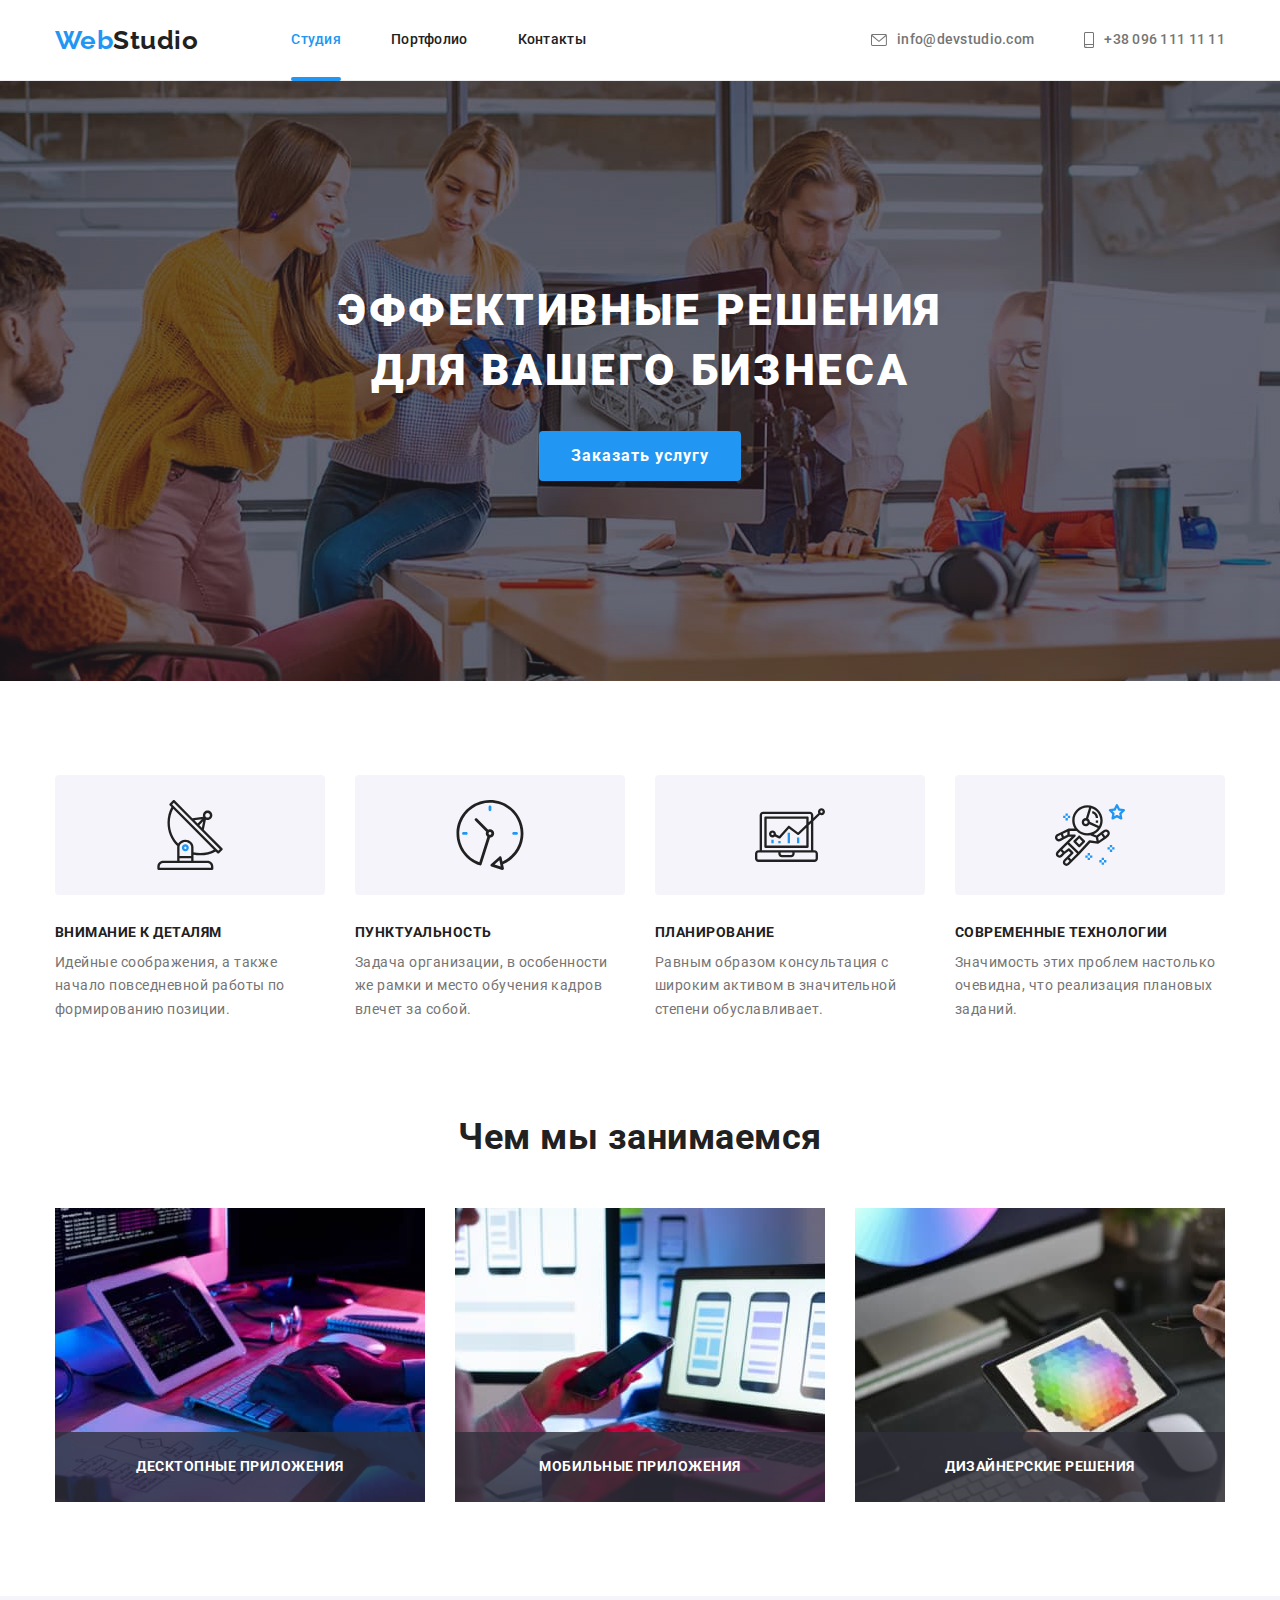
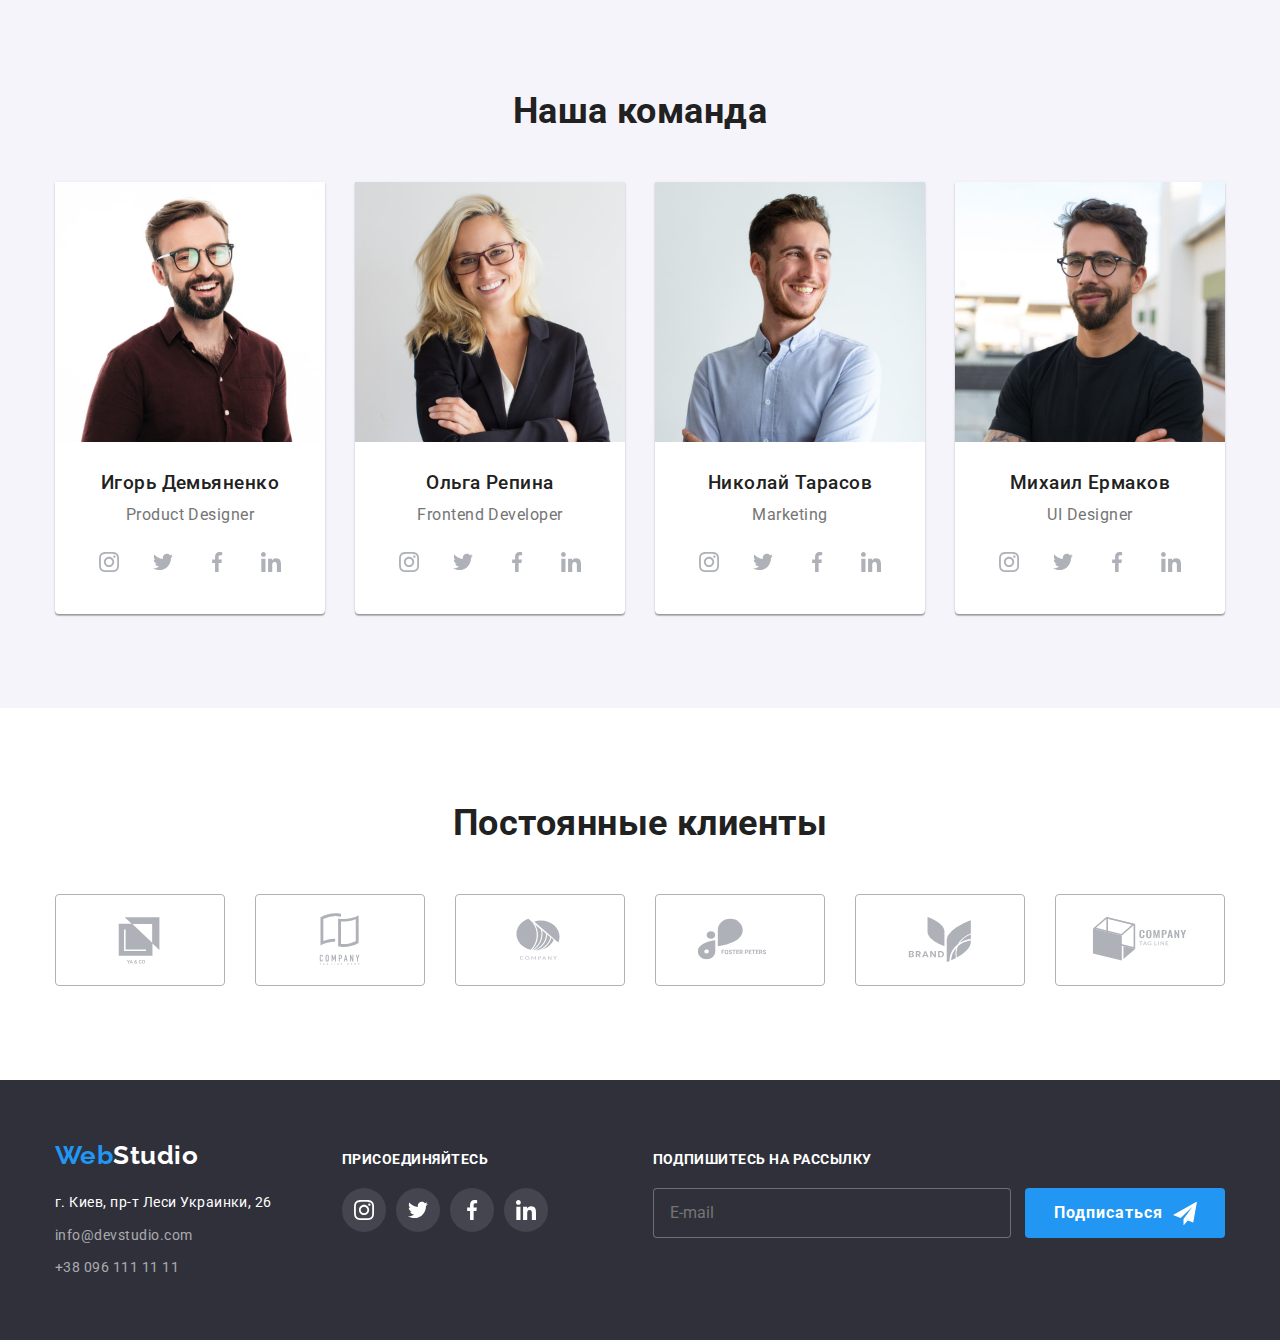
==== index.html @ cfb2c423 "1" ====
<!DOCTYPE html>
<html lang="ru">
  <head>
    <meta charset="UTF-8" />
    <meta http-equiv="X-UA-Compatible" content="IE=edge" />
    <meta name="viewport" content="width=device-width, initial-scale=1.0" />
    <title>Студия</title>
    <link href="https://fonts.googleapis.com/css2?family=Raleway:wght@700&family=Roboto:wght@400;500;700;900&display=swap" rel="stylesheet" />
    <link rel="stylesheet" href="https://cdnjs.cloudflare.com/ajax/libs/modern-normalize/1.1.0/modern-normalize.min.css" />
    <link rel="stylesheet" href="./css/styles.css" />
  </head>
  <body class="page">
    <!-- Шапка сайта -->
    <header class="header">
      <div class="page-header container">
        <nav class="site-nav">
          <a href="./index.html" class="logo">Web<span class="studio-black">Studio</span></a>
          <ul class="site-nav list">
            <li class="item"><a class="link-header current" href="./index.html">Студия</a></li>
            <li class="item"><a class="link-header" href="./portfolio.html">Портфолио</a></li>
            <li class="item"><a class="link-header" href="">Контакты</a></li>
          </ul>
        </nav>
        <ul class="contacts">
          <li class="item">
            <a class="link-header" href="mailto:info@devstudio.com">
              <svg width="16" height="12" class="contacts-icon">
                <use href="./images/icons.svg#envelope"></use>
              </svg>
              info@devstudio.com
            </a>
          </li>
          <li class="item">
            <a class="link-header" href="tel:+380961111111">
              <svg width="10" height="16" class="contacts-icon">
                <use href="./images/icons.svg#smartphone"></use>
              </svg>
              +38 096 111 11 11
            </a>
          </li>
        </ul>
      </div>
    </header>

    <!-- Основная часть -->
    <main>
      <!--Герой-->
      <section class="hero">
        <div class="container">
          <h1 class="hero-title">Эффективные решения<br />для вашего бизнеса</h1>
          <button class="primary" type="button" data-modal-open>Заказать услугу</button>
        </div>
      </section>

      <!--Преимущества-->
      <section class="section">
        <div class="container">
          <h2 class="section-title visually-hidden">Наши преимущества</h2>
          <ul class="features list">
            <li class="features-item">
              <div class="features-icon">
                <svg class="icon">
                  <use href="./images/icons.svg#antenna"></use>
                </svg>
              </div>
              <h3 class="features-title">Внимание к деталям</h3>
              <p class="features-text">Идейные соображения, а также начало повседневной работы по формированию позиции.</p>
            </li>
            <li class="features-item">
              <div class="features-icon">
                <svg class="icon">
                  <use href="./images/icons.svg#clock"></use>
                </svg>
              </div>
              <h3 class="features-title">Пунктуальность</h3>
              <p class="features-text">Задача организации, в особенности же рамки и место обучения кадров влечет за собой.</p>
            </li>
            <li class="features-item">
              <div class="features-icon">
                <svg class="icon">
                  <use href="./images/icons.svg#diagram"></use>
                </svg>
              </div>
              <h3 class="features-title">Планирование</h3>
              <p class="features-text">Равным образом консультация с широким активом в значительной степени обуславливает.</p>
            </li>
            <li class="features-item">
              <div class="features-icon">
                <svg class="icon">
                  <use href="./images/icons.svg#astronaut"></use>
                </svg>
              </div>
              <h3 class="features-title">Современные технологии</h3>
              <p class="features-text">Значимость этих проблем настолько очевидна, что реализация плановых заданий.</p>
            </li>
          </ul>
        </div>
      </section>

      <!--Чем мы занимаемся-->
      <section class="section no-padding">
        <div class="container">
          <h2 class="section-title">Чем мы занимаемся</h2>
          <ul class="description list">
            <li class="item">
              <img src="./images/box1.jpg" alt="крупный план програмиста, работающего за своим столом в офисе" width="370" />
              <h3 class="description-title">Десктопные приложения</h3>
            </li>
            <li class="item">
              <img src="./images/box2.jpg" alt="веб дизайнер работает над интерфейсом приложения для смартфона" width="370" />
              <h3 class="description-title">Мобильные приложения</h3>
            </li>
            <li class="item">
              <img src="./images/box3.jpg" alt="веб дизайнер работает с цветовой палитрой на планшете" width="370" />
              <h3 class="description-title">Дизайнерские решения</h3>
            </li>
          </ul>
        </div>
      </section>

      <!--Команда-->
      <section class="section team">
        <div class="container">
          <h2 class="section-title">Наша команда</h2>
          <ul class="team">
            <li class="team-card">
              <img src="./images/demjanenko.jpg" alt="Игорь Демьяненко" width="270" />
              <div class="team-caption">
                <h3 class="team-name">Игорь Демьяненко</h3>
                <p class="team-position">Product Designer</p>
                <ul class="social">
                  <li class="social-item">
                    <a href="#" class="social-link">
                      <svg width="20" height="20" class="social-icon">
                        <use href="./images/icons.svg#instagram"></use>
                      </svg>
                    </a>
                  </li>
                  <li class="social-item">
                    <a href="#" class="social-link">
                      <svg width="20" height="20" class="social-icon">
                        <use href="./images/icons.svg#twitter"></use>
                      </svg>
                    </a>
                  </li>
                  <li class="social-item">
                    <a href="#" class="social-link">
                      <svg width="20" height="20" class="social-icon">
                        <use href="./images/icons.svg#facebook"></use>
                      </svg>
                    </a>
                  </li>
                  <li class="social-item">
                    <a href="#" class="social-link">
                      <svg width="20" height="20" class="social-icon">
                        <use href="./images/icons.svg#linkedin"></use>
                      </svg>
                    </a>
                  </li>
                </ul>
              </div>
            </li>
            <li class="team-card">
              <img src="./images/repina.jpg" alt="Ольга Репина" width="270" />
              <div class="team-caption">
                <h3 class="team-name">Ольга Репина</h3>
                <p class="team-position">Frontend Developer</p>
                <ul class="social">
                  <li class="social-item">
                    <a href="#" class="social-link">
                      <svg width="20" height="20" class="social-icon">
                        <use href="./images/icons.svg#instagram"></use>
                      </svg>
                    </a>
                  </li>
                  <li class="social-item">
                    <a href="#" class="social-link">
                      <svg width="20" height="20" class="social-icon">
                        <use href="./images/icons.svg#twitter"></use>
                      </svg>
                    </a>
                  </li>
                  <li class="social-item">
                    <a href="#" class="social-link">
                      <svg width="20" height="20" class="social-icon">
                        <use href="./images/icons.svg#facebook"></use>
                      </svg>
                    </a>
                  </li>
                  <li class="social-item">
                    <a href="#" class="social-link">
                      <svg width="20" height="20" class="social-icon">
                        <use href="./images/icons.svg#linkedin"></use>
                      </svg>
                    </a>
                  </li>
                </ul>
              </div>
            </li>
            <li class="team-card">
              <img src="./images/tarasov.jpg" alt="Николай Тарасов" width="270" />
              <div class="team-caption">
                <h3 class="team-name">Николай Тарасов</h3>
                <p class="team-position">Marketing</p>
                <ul class="social">
                  <li class="social-item">
                    <a href="#" class="social-link">
                      <svg width="20" height="20" class="social-icon">
                        <use href="./images/icons.svg#instagram"></use>
                      </svg>
                    </a>
                  </li>
                  <li class="social-item">
                    <a href="#" class="social-link">
                      <svg width="20" height="20" class="social-icon">
                        <use href="./images/icons.svg#twitter"></use>
                      </svg>
                    </a>
                  </li>
                  <li class="social-item">
                    <a href="#" class="social-link">
                      <svg width="20" height="20" class="social-icon">
                        <use href="./images/icons.svg#facebook"></use>
                      </svg>
                    </a>
                  </li>
                  <li class="social-item">
                    <a href="#" class="social-link">
                      <svg width="20" height="20" class="social-icon">
                        <use href="./images/icons.svg#linkedin"></use>
                      </svg>
                    </a>
                  </li>
                </ul>
              </div>
            </li>
            <li class="team-card">
              <img src="./images/ermakov.jpg" alt="Михаил Ермаков" width="270" />
              <div class="team-caption">
                <h3 class="team-name">Михаил Ермаков</h3>
                <p class="team-position">UI Designer</p>
                <ul class="social">
                  <li class="social-item">
                    <a href="#" class="social-link">
                      <svg width="20" height="20" class="social-icon">
                        <use href="./images/icons.svg#instagram"></use>
                      </svg>
                    </a>
                  </li>
                  <li class="social-item">
                    <a href="#" class="social-link">
                      <svg width="20" height="20" class="social-icon">
                        <use href="./images/icons.svg#twitter"></use>
                      </svg>
                    </a>
                  </li>
                  <li class="social-item">
                    <a href="#" class="social-link">
                      <svg width="20" height="20" class="social-icon">
                        <use href="./images/icons.svg#facebook"></use>
                      </svg>
                    </a>
                  </li>
                  <li class="social-item">
                    <a href="#" class="social-link">
                      <svg width="20" height="20" class="social-icon">
                        <use href="./images/icons.svg#linkedin"></use>
                      </svg>
                    </a>
                  </li>
                </ul>
              </div>
            </li>
          </ul>
        </div>
      </section>
    </main>

    <!-- Постоянные клиенты -->
    <section class="section">
      <div class="container">
        <h2 class="section-title">Постоянные клиенты</h2>
        <ul class="customers-list">
          <li class="item">
            <a href="#" class="customer-link">
              <svg width="106" height="60" class="customer-logo">
                <use href="./images/icons.svg#logo1"></use>
              </svg>
            </a>
          </li>
          <li class="item">
            <a href="#" class="customer-link">
              <svg width="106" height="60" class="customer-logo">
                <use href="./images/icons.svg#logo2"></use>
              </svg>
            </a>
          </li>
          <li class="item">
            <a href="#" class="customer-link">
              <svg width="106" height="60" class="customer-logo">
                <use href="./images/icons.svg#logo3"></use>
              </svg>
            </a>
          </li>
          <li class="item">
            <a href="#" class="customer-link">
              <svg width="106" height="60" class="customer-logo">
                <use href="./images/icons.svg#logo4"></use>
              </svg>
            </a>
          </li>
          <li class="item">
            <a href="#" class="customer-link">
              <svg width="106" height="60" class="customer-logo">
                <use href="./images/icons.svg#logo5"></use>
              </svg>
            </a>
          </li>
          <li class="item">
            <a href="#" class="customer-link">
              <svg width="106" height="60" class="customer-logo">
                <use href="./images/icons.svg#logo6"></use>
              </svg>
            </a>
          </li>
        </ul>
      </div>
    </section>

    <!-- Подвал -->
    <footer class="footer">
      <div class="container_footer">
        <address>
          <a href="./index.html" class="logo">Web<span class="studio-white">Studio</span></a>
          <ul class="footer-list">
            <li class="item"><a class="link map" href="https://goo.gl/maps/9KBQKtj4yiWqNJr88" target="_blank" rel="noopener noreferrer">г. Киев, пр-т Леси Украинки, 26</a></li>
            <li class="item"><a class="link" href="mailto:info@devstudio.com">info@devstudio.com</a></li>
            <li class="item"><a class="link" href="tel:+380961111111">+38 096 111 11 11</a></li>
          </ul>
        </address>
        <div class="footer-social">
          <h3 class="social-title">Присоединяйтесь</h3>
          <ul class="social">
            <li class="footer-item">
              <a href="#" class="footer-link">
                <svg width="20" height="20" class="footer-icon">
                  <use href="./images/icons.svg#instagram"></use>
                </svg>
              </a>
            </li>
            <li class="footer-item">
              <a href="#" class="footer-link">
                <svg width="20" height="20" class="footer-icon">
                  <use href="./images/icons.svg#twitter"></use>
                </svg>
              </a>
            </li>
            <li class="footer-item">
              <a href="#" class="footer-link">
                <svg width="20" height="20" class="footer-icon">
                  <use href="./images/icons.svg#facebook"></use>
                </svg>
              </a>
            </li>
            <li class="footer-item">
              <a href="#" class="footer-link">
                <svg width="20" height="20" class="footer-icon">
                  <use href="./images/icons.svg#linkedin"></use>
                </svg>
              </a>
            </li>
          </ul>
        </div>
        <div class="footer-subscription">
          <h3 class="subscription-title">Подпишитесь на рассылку</h3>
          <form action="subscription">
            <label class="subscription-label">
              <input class="subscription-input" type="email" name="email" placeholder="E-mail" />
              <button class="primary subscription-submit" type="submit">
                Подписаться
                <svg width="24" height="24" class="send-icon">
                  <use href="./images/icons.svg#send"></use>
                </svg>
              </button>
            </label>
          </form>
        </div>
      </div>
    </footer>

    <!-- Модальное окно  -->
    <div class="backdrop is-hidden" data-modal>
      <div class="modal">
        <button class="modal-close pointer" data-modal-close>
          <svg class="icon-close" width="18" height="18">
            <use href="./images/icons.svg#close"></use>
          </svg>
        </button>

        <h3 class="modal-title">Оставьте свои данные, мы вам перезвоним</h3>
        <form class="form" action="form-mod">
          <label class="form-label">
            Имя
            <input class="form-input" type="text" name="name" autofocus required minlength="3" />
            <span class="modal-icon">
              <svg width="18" height="18">
                <use href="./images/icons.svg#person"></use>
              </svg>
            </span>
          </label>

          <label class="form-label">
            Телефон
            <input class="form-input" type="tel" name="phone_number" />
            <span class="modal-icon">
              <svg width="18" height="18">
                <use href="./images/icons.svg#phone"></use>
              </svg>
            </span>
          </label>

          <label class="form-label">
            Почта
            <input class="form-input" type="email" name="mail" required />
            <span class="modal-icon">
              <svg width="18" height="18">
                <use href="./images/icons.svg#email"></use>
              </svg>
            </span>
          </label>

          <label class="form-label">
            Комментарий
            <textarea class="textarea" name="comment" placeholder="Введите текст"></textarea>
          </label>

          <label class="label-policy">
            <input class="checkbox visually-hidden" type="checkbox" name="policy" />
            Соглашаюсь с рассылкой и принимаю
            <a class="contract" href="#">Условия договора</a>
            <span class="icon-chek"></span>
          </label>

          <button class="primary button-modal" type="submit">Отправить</button>
        </form>
      </div>
    </div>

    <!-- Script -->
    <script src="./js/modal.js"></script>
  </body>
</html>
---- css/styles.css ----
:root {
  --primary-text-color: #757575;
  --title-text-color: #212121;
  --secondary-text-color: #ffffff;
  --accent-color: #2196f3;
  --button-accent-color: #188ce8;
  --overlay-bg-color: rgba(33, 150, 243, 0.9);
  --primary-bg-color: #ffffff;
  --secondary-bg-color: #f5f4fa;
  --hero-bg-color: #2f303a;
  --footer-contacts-color: rgba(255, 255, 255, 0.6);
  --footer-link-color: rgba(255, 255, 255, 0.1);
  --header-border-color: #ececec;
  --card-border-color: #eeeeee;
  --social-links-color: #afb1b8;
}

body {
  background-color: var(--primary-bg-color);
  color: var(--primary-text-color);
  font-family: Roboto, sans-serif;
  letter-spacing: 0.03em;
}

.container,
.container_footer {
  margin-left: auto;
  margin-right: auto;
  width: 1200px;
  padding-left: 15px;
  padding-right: 15px;
}

ul {
  list-style: none;
  padding: 0;
  margin: 0;
}

h1,
h2,
h3,
p {
  margin: 0;
}

.header {
  border-bottom: 1px solid var(--header-border-color);
}

.page-header {
  display: flex;
  align-items: center;
}

/* Logo */

.logo {
  display: block;
  color: var(--accent-color);
  font-family: Raleway, sans-serif;
  font-weight: 700;
  font-style: normal;
  font-size: 26px;
  line-height: 1.19;
  text-decoration: none;
}

.studio-black,
.team-name {
  color: var(--title-text-color);
}

.studio-white {
  color: var(--secondary-text-color);
}

/* Site-nav */

.site-nav {
  display: flex;
  align-items: center;
  margin-right: auto;
}

.site-nav.list {
  margin-left: 93px;
}

.site-nav .item:not(:last-child) {
  margin-right: 50px;
}

.site-nav .link-header {
  padding: 32px 0 32px 0;

  color: var(--title-text-color);
}

.link-header {
  position: relative;

  display: block;
  font-weight: 500;
  font-size: 14px;
  line-height: 1.14;
  letter-spacing: 0.02em;
  text-decoration: none;

  transition: color 250ms cubic-bezier(0.4, 0, 0.2, 1);
}

.link-header.current::after {
  content: "";

  position: absolute;
  left: 0;
  bottom: -1px;

  width: 100%;
  height: 4px;
  border-radius: 2px;
  background-color: var(--accent-color);
}

.contacts {
  display: flex;
}

.contacts .item:not(:last-child) {
  margin-right: 50px;
}

.contacts .link-header {
  display: flex;
  align-items: center;
  color: var(--primary-text-color);
  fill: var(--primary-text-color);
}

.contacts-icon {
  margin-right: 10px;
}

.link-header:hover,
.link-header:focus,
.link-header.current {
  color: var(--accent-color);
  fill: var(--accent-color);
}

/* Hero */

.hero {
  padding-top: 200px;
  padding-bottom: 200px;

  text-align: center;
  max-width: 1600px;
  margin-left: auto;
  margin-right: auto;
  background-image: linear-gradient(to right, rgba(47, 48, 58, 0.4), rgba(47, 48, 58, 0.4)), url(../images/bg.jpg);
  background-size: cover;
  background-repeat: no-repeat;
  background-position: center;
  background-color: var(--hero-bg-color);
}

.hero-title {
  margin-top: 0;
  margin-bottom: 30px;

  color: var(--secondary-text-color);
  font-weight: 900;
  font-size: 44px;
  line-height: 1.36;
  letter-spacing: 0.06em;
  text-transform: uppercase;
}

.primary {
  border-radius: 4px;
  padding: 10px 32px;
  min-width: 200px;
  border: 0px solid transparent;

  background-color: var(--accent-color);
  color: var(--secondary-text-color);
  font-family: inherit;
  font-weight: 700;
  font-size: 16px;
  line-height: 1.88;
  letter-spacing: 0.06em;

  transition: background-color 250ms cubic-bezier(0.4, 0, 0.2, 1);
  cursor: pointer;
}

button:hover,
button:focus {
  background-color: var(--button-accent-color);
}
.pointer {
  cursor: pointer;
}

/* Section */
.section {
  padding-top: 94px;
  padding-bottom: 94px;
}

.section.no-padding {
  padding-top: 0;
}
.section-title {
  margin-top: 0;
  margin-bottom: 50px;

  color: var(--title-text-color);
  font-size: 36px;
  line-height: 1.17;
  text-align: center;
}

.visually-hidden {
  position: absolute;
  width: 1px;
  height: 1px;
  margin: -1px;
  border: 0;
  padding: 0;
  white-space: nowrap;
  clip-path: inset(100%);
  clip: rect(0 0 0 0);
  overflow: hidden;
}

/* Features */

.features {
  display: flex;
}

.features-item {
  width: 270px;
}

.features-item:not(:last-child),
.description .item:not(:last-child) {
  margin-right: 30px;
}

.features-icon {
  display: flex;
  align-items: center;
  justify-content: center;
  width: 270px;
  height: 120px;
  background-color: var(--secondary-bg-color);
  border-radius: 4px;
}
.icon {
  width: 70px;
  height: 70px;
}

.features-title {
  margin-top: 30px;
  margin-bottom: 10px;

  color: var(--title-text-color);
  font-size: 14px;
  line-height: 1.14;
  text-transform: uppercase;
}

.features-text {
  font-size: 14px;
  line-height: 1.7;
}

/* Description */

.description {
  display: flex;
}

.description .item {
  position: relative;
}

img {
  display: block;
  max-width: 100%;
  height: auto;
}

.description-title {
  position: absolute;
  left: 0;
  bottom: 0;

  display: flex;
  align-items: center;
  justify-content: center;

  width: 100%;
  height: 70px;
  font-size: 14px;
  line-height: 1.14;
  text-transform: uppercase;
  color: var(--secondary-text-color);
  background-color: rgba(47, 48, 58, 0.8);
}

/* Team */

.section.team {
  background-color: var(--secondary-bg-color);
}

.team {
  display: flex;
}

.team-card {
  box-shadow: 0px 1px 3px rgba(0, 0, 0, 0.12), 0px 1px 1px rgba(0, 0, 0, 0.14), 0px 2px 1px rgba(0, 0, 0, 0.2);
  border-radius: 0px 0px 4px 4px;

  background-color: var(--primary-bg-color);
}

.team-card:not(:last-child) {
  margin-right: 30px;
}

.team-caption {
  padding: 30px 0 30px 0;
  font-size: 16px;
  line-height: 1.19;
  text-align: center;
}

.team-name {
  font-weight: 500;
  margin-bottom: 10px;
}

.team-position {
  margin-bottom: 16px;
}

.social-link {
  display: flex;
  align-items: center;
  justify-content: center;
  width: 44px;
  height: 44px;
  fill: var(--social-links-color);
  background-color: var(--primary-bg-color);
  border-radius: 50%;
  transition: background-color 250ms cubic-bezier(0.4, 0, 0.2, 1), fill 250ms cubic-bezier(0.4, 0, 0.2, 1);
}

.social-link:hover,
.social-link:focus {
  background-color: var(--accent-color);
  fill: var(--secondary-text-color);
}

.social-item:not(:last-child) {
  margin-right: 10px;
}

.social {
  display: flex;
  justify-content: center;
}

/* Customers */

.customers-list {
  display: flex;
  align-items: center;
}

.customer-link {
  display: flex;
  align-items: center;
  justify-content: center;
  width: 170px;
  height: 92px;
  border: 1px solid var(--social-links-color);
  fill: var(--social-links-color);
  border-radius: 4px;
  transition: border 250ms cubic-bezier(0.4, 0, 0.2, 1), fill 250ms cubic-bezier(0.4, 0, 0.2, 1);
}

.customers-list .item:not(:last-child) {
  margin-right: 30px;
}

.customer-link:hover,
.customer-link:focus {
  border: 1px solid var(--accent-color);
  fill: var(--accent-color);
}

/* Footer */

.footer {
  background-color: var(--hero-bg-color);
  padding-top: 60px;
  padding-bottom: 60px;
}

.container_footer {
  display: flex;
  align-items: baseline;
}

.footer-list .item:not(:last-child) {
  padding-bottom: 9px;
}

.footer-list {
  margin: 20px 70px 0 0;
}

.footer-list .link {
  font-style: normal;
  font-weight: 400;
  color: var(--footer-contacts-color);
  font-size: 14px;
  line-height: 1.71;
  text-decoration: none;
}

.link.map {
  color: var(--secondary-text-color);
  transition: color 250ms cubic-bezier(0.4, 0, 0.2, 1);
}

.footer-social {
  margin-right: auto;
}

.social-title,
.subscription-title {
  margin-bottom: 20px;
  font-style: normal;
  text-transform: uppercase;
  font-size: 14px;
  line-height: 1.14;
  color: var(--secondary-text-color);
}

.footer .link:hover,
.footer .link:focus {
  color: var(--accent-color);
}

.footer-link {
  display: flex;
  align-items: center;
  justify-content: center;
  width: 44px;
  height: 44px;
  fill: var(--secondary-text-color);
  background-color: var(--footer-link-color);
  border-radius: 50%;
  transition: background-color 250ms cubic-bezier(0.4, 0, 0.2, 1);
}

.footer-link:hover,
.footer-link:focus {
  background-color: var(--accent-color);
}

.footer-item:not(:last-child) {
  margin-right: 10px;
}

.footer-subscription {
  margin-right: 0;
}

.subscription-label {
  display: block;
}

.subscription-input {
  width: 358px;
  height: 50px;
  padding: 0 16px;

  color: var(--secondary-text-color);
  background-color: var(--hero-bg-color);
  border: 1px solid rgba(255, 255, 255, 0.3);
  border-radius: 4px;
  transition: border 250ms cubic-bezier(0.4, 0, 0.2, 1);
}

.subscription-input:hover,
.subscription-input:focus {
  outline: none;
  border: 1px solid var(--primary-bg-color);
}

.subscription-submit {
  position: relative;

  padding: 10px 29px;
  margin-left: 10px;

  text-align: left;
}

.send-icon {
  position: absolute;
  transform: translateY(15%);

  margin-left: 10px;
  fill: var(--primary-bg-color);
}

/* Filter */
.adress {
  display: flex;
  align-items: center;
}

.filter-list {
  display: flex;
  justify-content: center;
  margin-bottom: 50px;
}

.filter-button {
  padding: 6px 22px;
  border: 0px solid transparent;
  border-radius: 4px;

  background-color: var(--secondary-bg-color);
  color: var(--title-text-color);
  font-family: inherit;
  font-weight: 500;
  font-size: 16px;
  line-height: 1.62;
  text-align: center;
  transition: background-color 250ms cubic-bezier(0.4, 0, 0.2, 1), color 250ms cubic-bezier(0.4, 0, 0.2, 1), box-shadow 250ms cubic-bezier(0.4, 0, 0.2, 1);
}

.filter-list .item:not(:last-child) {
  margin-right: 8px;
}

.filter-button:hover,
.filter-button:focus {
  background-color: var(--button-accent-color);
  color: var(--secondary-text-color);
  box-shadow: 0px 3px 1px rgba(0, 0, 0, 0.1), 0px 1px 2px rgba(0, 0, 0, 0.08), 0px 2px 2px rgba(0, 0, 0, 0.12);
  border-radius: 4px;
}

/* Gallery */

.gallery.list {
  display: flex;
  flex-wrap: wrap;
}

.gallery-card {
  margin-right: 30px;
  margin-bottom: 30px;
}

.gallery-overlay {
  position: relative;
  overflow: hidden;
}

.gallery-overlay::before {
  position: absolute;
  bottom: 0;
  left: 0;
  transform: translateY(100%);

  display: inline-block;
  content: "";

  width: 100%;
  height: 100%;

  background-color: var(--overlay-bg-color);

  transition: transform 250ms cubic-bezier(0.4, 0, 0.2, 1);
}

.overlay-text {
  position: absolute;
  bottom: 0;
  left: 0;
  transform: translateY(100%);

  padding: 63px 24px;

  font-size: 18px;
  line-height: 1.56;
  color: var(--secondary-text-color);

  transition: transform 250ms cubic-bezier(0.4, 0, 0.2, 1);
}

.gallery-link {
  display: block;
  text-decoration: none;
  transition: box-shadow 250ms cubic-bezier(0.4, 0, 0.2, 1);
}

.gallery-link:hover,
.gallery-link:focus {
  box-shadow: 0px 1px 1px rgba(0, 0, 0, 0.12), 0px 4px 4px rgba(0, 0, 0, 0.06), 1px 4px 6px rgba(0, 0, 0, 0.16);
}

.gallery-link:hover ::before,
.gallery-link:focus ::before,
.gallery-link:hover .overlay-text,
.gallery-link:focus .overlay-text {
  transform: translateY(0);
}

.gallery-card:nth-child(3n) {
  margin-right: 0;
}

.gallery-card:nth-last-child(-n + 3) {
  margin-bottom: 0;
}

.caption {
  padding: 20px 24px 20px 24px;
  border-right: 1px solid var(--card-border-color);
  border-bottom: 1px solid var(--card-border-color);
  border-left: 1px solid var(--card-border-color);
}

.gallery-title {
  margin-bottom: 4px;

  color: var(--title-text-color);
  font-weight: 700;
  font-size: 18px;
  line-height: 2;
  letter-spacing: 0.06em;
}

.gallery-text {
  font-size: 16px;
  line-height: 1.88;
  color: var(--primary-text-color);
}

/* Modal */

.backdrop {
  position: fixed;
  top: 0;
  left: 0;
  width: 100%;
  height: 100%;
  background-color: rgba(0, 0, 0, 0.2);

  opacity: 1;
  transition: opacity 250ms cubic-bezier(0.4, 0, 0.2, 1);
}

.backdrop.is-hidden {
  opacity: 0;
  pointer-events: none;
}

.backdrop.is-hidden .modal {
  opacity: 0;
}

.modal {
  position: absolute;
  top: 50%;
  left: 50%;
  transform: translate(-50%, -50%);

  opacity: 1;
  transition: opacity 500ms cubic-bezier(0.4, 0, 0.2, 1);

  width: 528px;
  height: 581px;

  padding: 40px;
  background-color: var(--primary-bg-color);
  box-shadow: 0px 1px 3px rgba(0, 0, 0, 0.12), 0px 1px 1px rgba(0, 0, 0, 0.14), 0px 2px 1px rgba(0, 0, 0, 0.2);
  border-radius: 4px;
}

.modal-close {
  position: fixed;
  top: 8px;
  right: 8px;
  display: flex;
  align-items: center;
  width: 30px;
  height: 30px;
  border-radius: 50%;
  background-color: var(--primary-bg-color);
  border: 1px solid rgba(0, 0, 0, 0.1);
}

.modal-close:hover,
.modal-close:focus {
  background-color: var(--primary-bg-color);
  fill: var(--accent-color);
}

.modal-title {
  margin-bottom: 12px;
  text-align: center;
  font-size: 20px;
  color: var(--title-text-color);
}

.form-label {
  display: block;
  position: relative;
  font-size: 12px;
  line-height: 1.17;
  letter-spacing: 0.01em;
}

.form-label + .form-label {
  margin-top: 10px;
}

.form-label:hover > .modal-icon,
.form-label:focus-within > .modal-icon {
  fill: var(--accent-color);
}

.form-label:hover > .form-input,
.form-label:focus-within > .form-input,
.form-label:hover > .textarea,
.form-label:focus-within > .textarea {
  outline: none;
  border-color: var(--accent-color);
  cursor: pointer;
}

.form-input {
  position: relative;
  width: 100%;
  height: 40px;
  border: 1px solid rgba(33, 33, 33, 0.2);
  border-radius: 4px;
  margin-top: 4px;
  padding: 0 10px 0 40px;
  transition: border-color 250ms cubic-bezier(0.4, 0, 0.2, 1);
}

.modal-icon {
  position: absolute;
  left: 12px;
  top: 50%;

  fill: var(--title-text-color);
}

.textarea {
  width: 100%;
  height: 120px;
  resize: none;
  padding: 12px 16px;
  border: 1px solid rgba(33, 33, 33, 0.2);
  border-radius: 4px;
  margin-top: 4px;
}

.textarea::placeholder {
  font-size: 12px;
  line-height: 1.17;
  letter-spacing: 0.01em;
  color: rgba(117, 117, 117, 0.5);
}

.label-policy {
  position: relative;
  display: block;
  text-align: center;
  margin-right: auto;
  margin-left: auto;
  margin-top: 18px;
  padding-left: 27px;
  font-size: 14px;
  line-height: 1.71;
}

.contract {
  color: var(--accent-color);
}

.icon-chek {
  position: absolute;
  left: 12px;
  bottom: 0;
  transform: translateY(-25%);

  display: inline-block;
  width: 16px;
  height: 15px;

  border: 2px solid var(--title-text-color);
  border-radius: 2px;
}

.checkbox:checked ~ .icon-chek {
  background-image: url(../images/check.svg);
  background-size: contain;
  border: transparent;
}

.button-modal {
  position: absolute;
  left: 50%;
  bottom: 40px;
  transform: translateX(-50%);
}
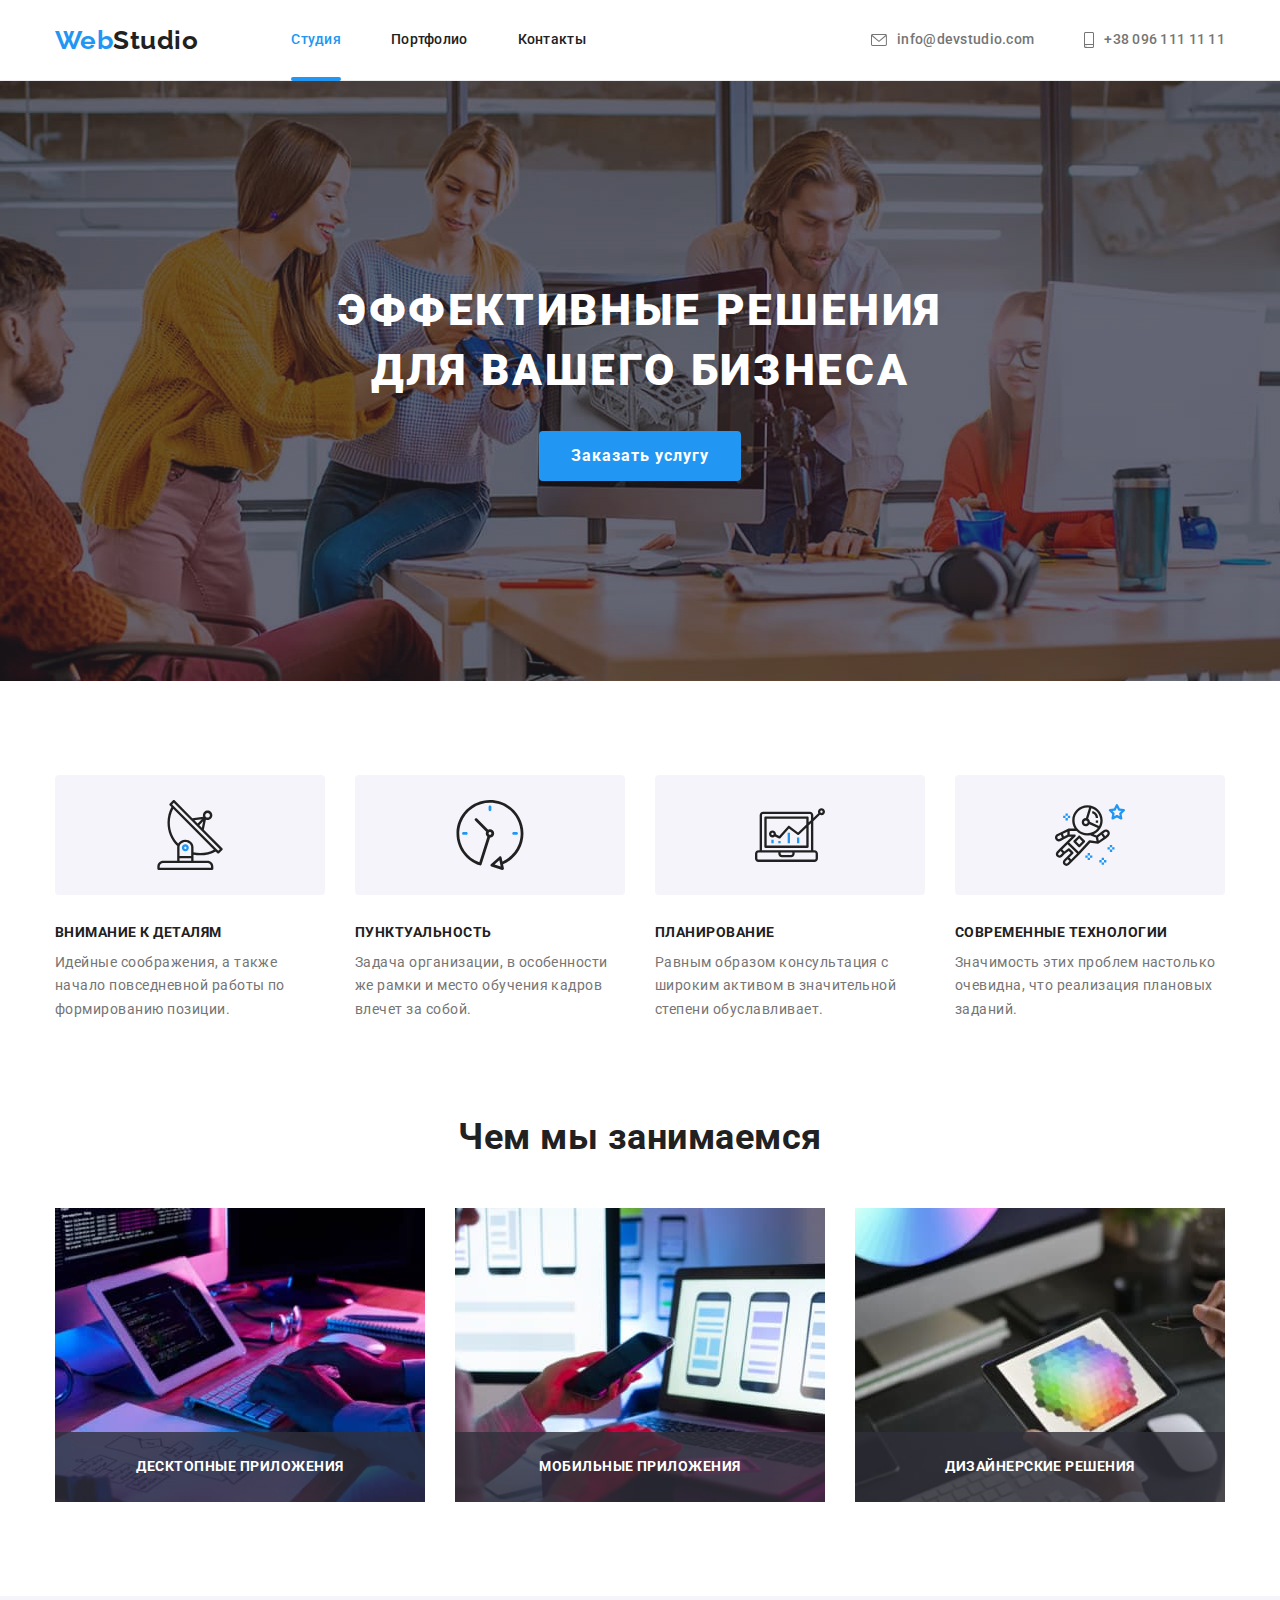
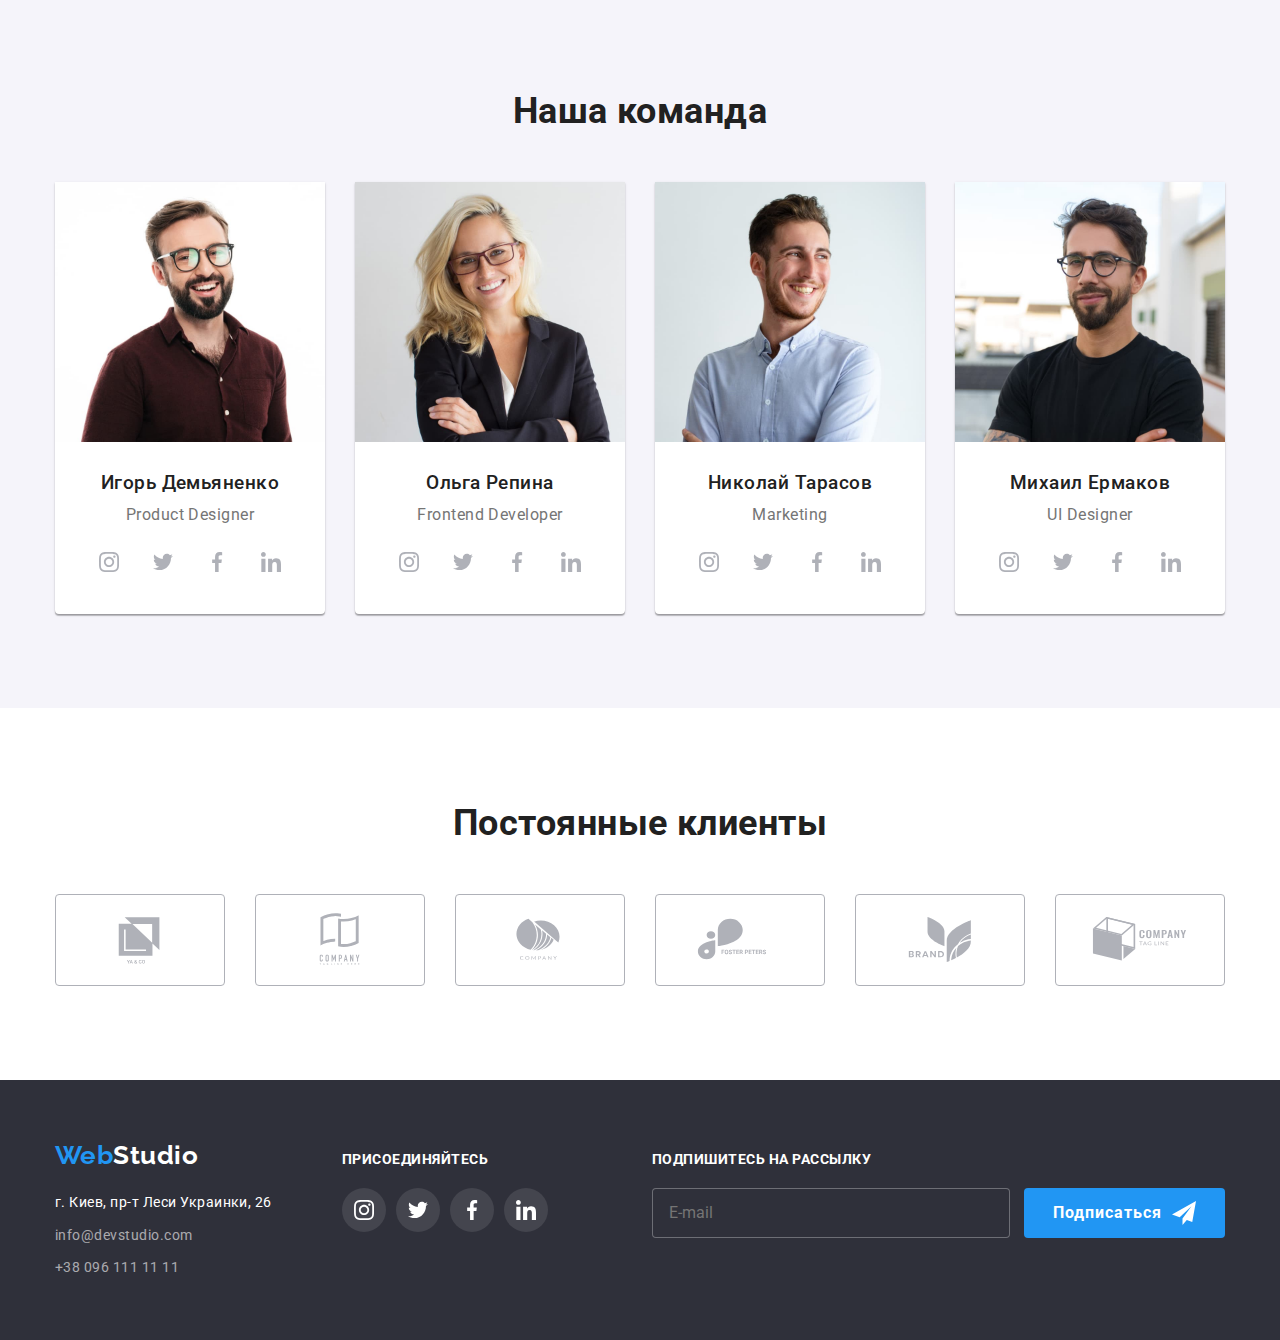
==== commit 9b07470e: "2" ====
--- a/index.html
+++ b/index.html
@@ -330,14 +330,16 @@
     <!-- Подвал -->
     <footer class="footer">
       <div class="container_footer">
-        <address>
-          <a href="./index.html" class="logo">Web<span class="studio-white">Studio</span></a>
+        <div class="addres_thumb">
+        <a href="./index.html" class="logo">Web<span class="studio-white">Studio</span></a>
+        <address>         
           <ul class="footer-list">
             <li class="item"><a class="link map" href="https://goo.gl/maps/9KBQKtj4yiWqNJr88" target="_blank" rel="noopener noreferrer">г. Киев, пр-т Леси Украинки, 26</a></li>
             <li class="item"><a class="link" href="mailto:info@devstudio.com">info@devstudio.com</a></li>
             <li class="item"><a class="link" href="tel:+380961111111">+38 096 111 11 11</a></li>
           </ul>
         </address>
+        </div>
         <div class="footer-social">
           <h3 class="social-title">Присоединяйтесь</h3>
           <ul class="social">
@@ -436,9 +438,9 @@
 
           <label class="label-policy">
             <input class="checkbox visually-hidden" type="checkbox" name="policy" />
+            <span class="icon-chek"></span>
             Соглашаюсь с рассылкой и принимаю
-            <a class="contract" href="#">Условия договора</a>
-            <span class="icon-chek"></span>
+            <a class="contract" href="#">Условия договора</a>           
           </label>
 
           <button class="primary button-modal" type="submit">Отправить</button>
--- a/css/styles.css
+++ b/css/styles.css
@@ -420,12 +420,15 @@
   align-items: baseline;
 }
 
+.addres_thumb{
+  margin-right: 70px;
+}
 .footer-list .item:not(:last-child) {
   padding-bottom: 9px;
 }
 
 .footer-list {
-  margin: 20px 70px 0 0;
+  margin-top: 20px;
 }
 
 .footer-list .link {
@@ -509,27 +512,19 @@
 }
 
 .subscription-submit {
-  position: relative;
+  display: inline-flex;
+  align-items: center;
 
   padding: 10px 29px;
-  margin-left: 10px;
-
-  text-align: left;
-}
-
-.send-icon {
-  position: absolute;
-  transform: translateY(15%);
-
+  margin-left: 10px;  
+}
+
+.send-icon {  
   margin-left: 10px;
   fill: var(--primary-bg-color);
 }
 
 /* Filter */
-.adress {
-  display: flex;
-  align-items: center;
-}
 
 .filter-list {
   display: flex;
@@ -754,6 +749,8 @@
   border-color: var(--accent-color);
   cursor: pointer;
 }
+
+
 
 .form-input {
   position: relative;
@@ -791,31 +788,30 @@
   color: rgba(117, 117, 117, 0.5);
 }
 
-.label-policy {
-  position: relative;
-  display: block;
-  text-align: center;
+.label-policy {  
+  display: flex;  
+  align-items: center;
+  justify-content: center;
   margin-right: auto;
   margin-left: auto;
-  margin-top: 18px;
-  padding-left: 27px;
+  margin-top: 18px;  
   font-size: 14px;
   line-height: 1.71;
 }
 
+.checkbox:focus ~ .icon-chek {
+  border-color: var(--accent-color);
+}
+
 .contract {
+  margin-left: 5px;
   color: var(--accent-color);
 }
 
-.icon-chek {
-  position: absolute;
-  left: 12px;
-  bottom: 0;
-  transform: translateY(-25%);
-
-  display: inline-block;
+.icon-chek {  
   width: 16px;
   height: 15px;
+  margin-right: 8px;
 
   border: 2px solid var(--title-text-color);
   border-radius: 2px;
@@ -828,8 +824,8 @@
 }
 
 .button-modal {
-  position: absolute;
-  left: 50%;
-  bottom: 40px;
-  transform: translateX(-50%);
-}
+  display: block;
+  margin-top: 30px;
+  margin-left: auto;
+  margin-right: auto;
+}
